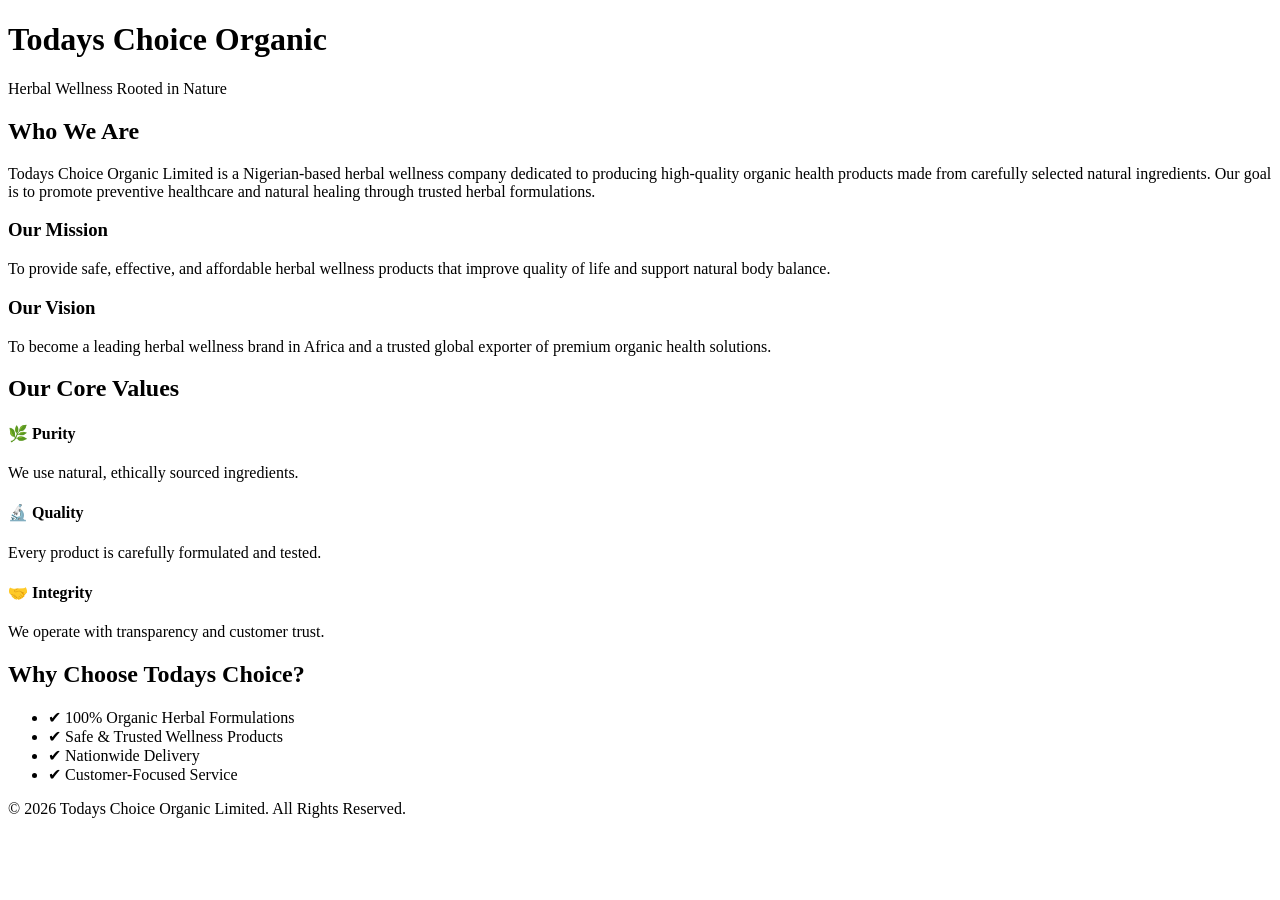
==== about.html @ 2c05403e "Add files via upload" ====
<!DOCTYPE html>
<html lang="en">
<head>
<meta charset="UTF-8">
<meta name="viewport" content="width=device-width, initial-scale=1.0">
<title>About Us | Todays Choice Organic Limited</title>
<link rel="stylesheet" href="./css/about.css">
</head>
<body>

<header class="about-header">
  <div class="container">
    <h1>Todays Choice Organic</h1>
    <p>Herbal Wellness Rooted in Nature</p>
  </div>
</header>

<section class="about-intro">
  <div class="container">
    <h2>Who We Are</h2>
    <p>
      Todays Choice Organic Limited is a Nigerian-based herbal wellness company
      dedicated to producing high-quality organic health products made from
      carefully selected natural ingredients. Our goal is to promote preventive
      healthcare and natural healing through trusted herbal formulations.
    </p>
  </div>
</section>

<section class="mission-vision">
  <div class="container grid-2">

    <div class="card">
      <h3>Our Mission</h3>
      <p>
        To provide safe, effective, and affordable herbal wellness products
        that improve quality of life and support natural body balance.
      </p>
    </div>

    <div class="card">
      <h3>Our Vision</h3>
      <p>
        To become a leading herbal wellness brand in Africa and a trusted
        global exporter of premium organic health solutions.
      </p>
    </div>

  </div>
</section>

<section class="values">
  <div class="container">
    <h2>Our Core Values</h2>

    <div class="grid-3">

      <div class="value-card">
        <h4>🌿 Purity</h4>
        <p>We use natural, ethically sourced ingredients.</p>
      </div>

      <div class="value-card">
        <h4>🔬 Quality</h4>
        <p>Every product is carefully formulated and tested.</p>
      </div>

      <div class="value-card">
        <h4>🤝 Integrity</h4>
        <p>We operate with transparency and customer trust.</p>
      </div>

    </div>
  </div>
</section>

<section class="why-choose">
  <div class="container">
    <h2>Why Choose Todays Choice?</h2>
    <ul>
      <li>✔ 100% Organic Herbal Formulations</li>
      <li>✔ Safe & Trusted Wellness Products</li>
      <li>✔ Nationwide Delivery</li>
      <li>✔ Customer-Focused Service</li>
    </ul>
  </div>
</section>

<footer>
  <p>© 2026 Todays Choice Organic Limited. All Rights Reserved.</p>
</footer>

</body>
</html>
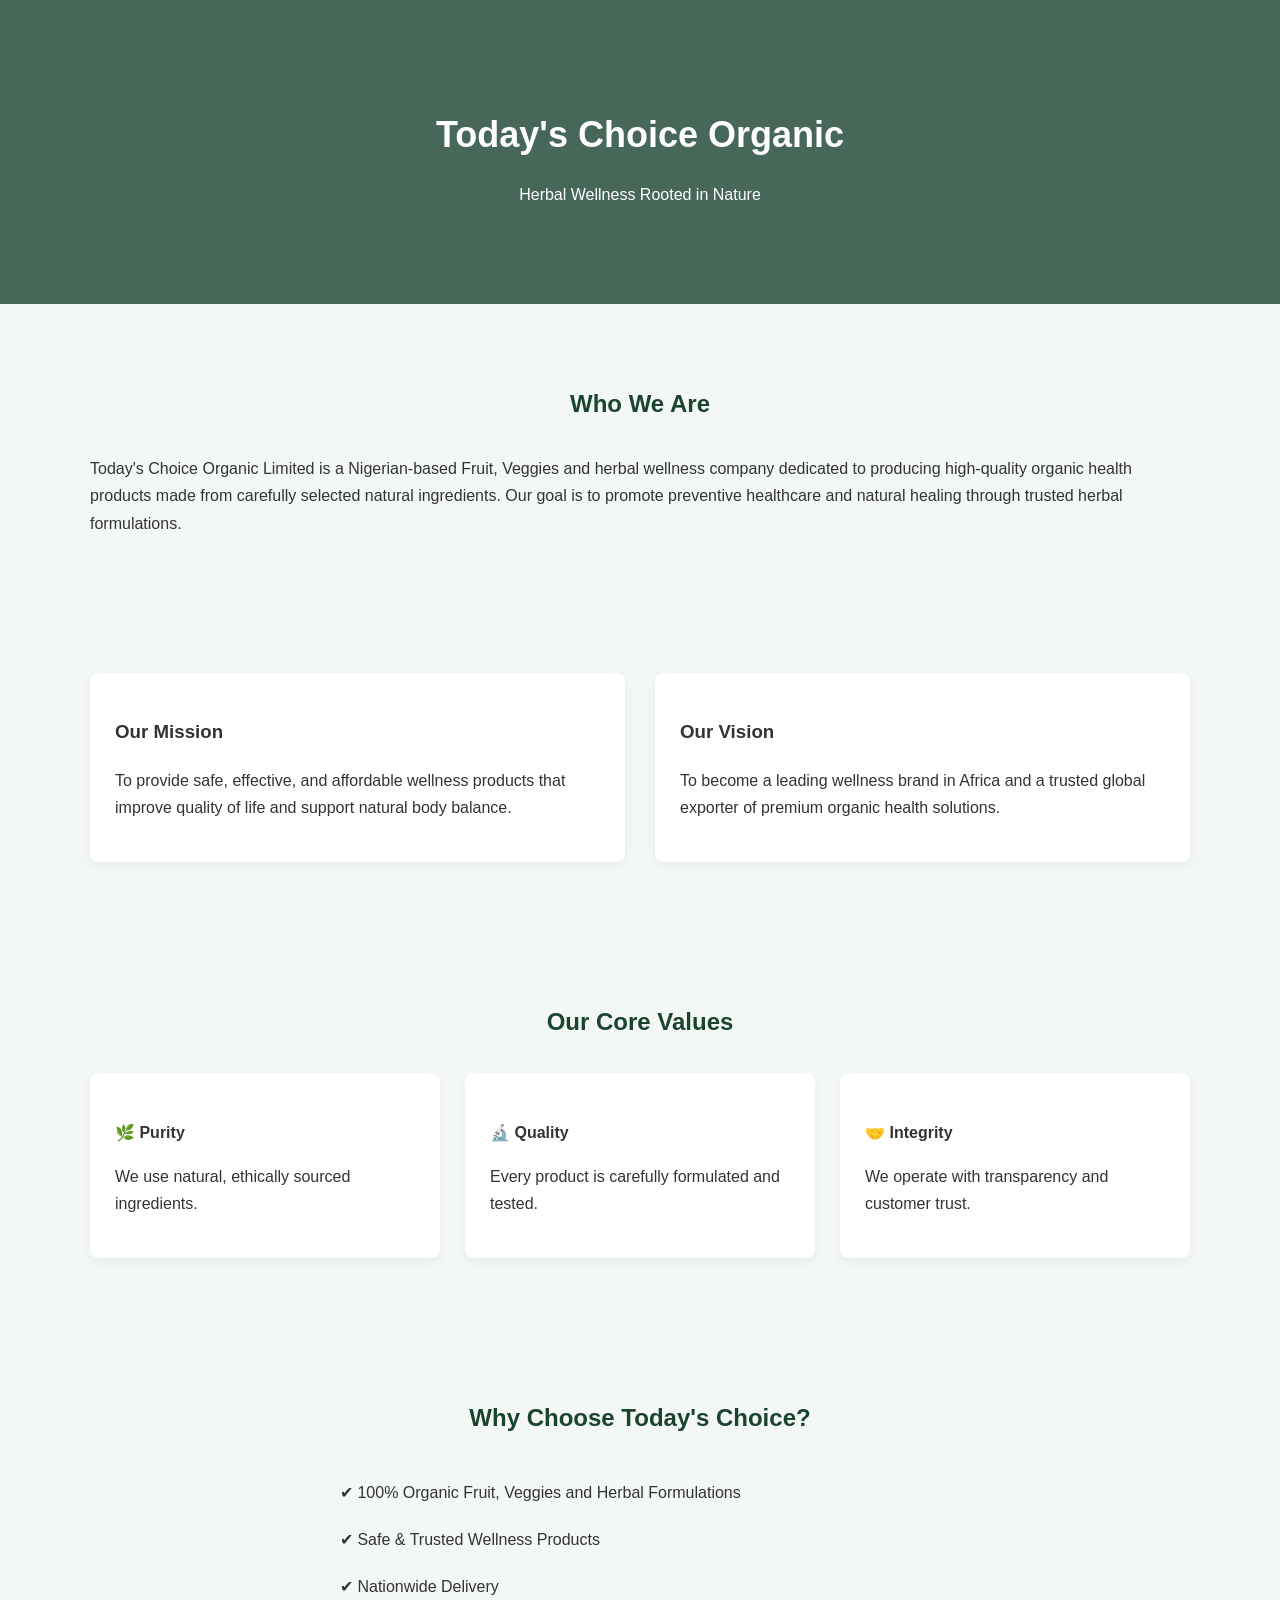
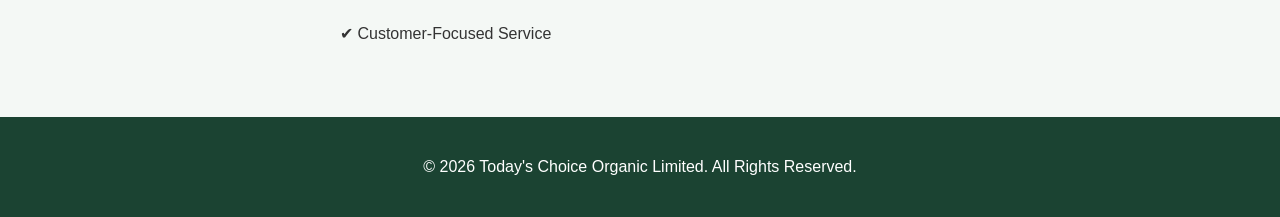
==== commit 548f72be: "Update about.html" ====
--- a/about.html
+++ b/about.html
@@ -10,7 +10,7 @@
 
 <header class="about-header">
   <div class="container">
-    <h1>Todays Choice Organic</h1>
+    <h1>Today's Choice Organic</h1>
     <p>Herbal Wellness Rooted in Nature</p>
   </div>
 </header>
@@ -19,7 +19,7 @@
   <div class="container">
     <h2>Who We Are</h2>
     <p>
-      Todays Choice Organic Limited is a Nigerian-based herbal wellness company
+      Today's Choice Organic Limited is a Nigerian-based Fruit, Veggies and herbal wellness company
       dedicated to producing high-quality organic health products made from
       carefully selected natural ingredients. Our goal is to promote preventive
       healthcare and natural healing through trusted herbal formulations.
@@ -33,7 +33,7 @@
     <div class="card">
       <h3>Our Mission</h3>
       <p>
-        To provide safe, effective, and affordable herbal wellness products
+        To provide safe, effective, and affordable wellness products
         that improve quality of life and support natural body balance.
       </p>
     </div>
@@ -41,7 +41,7 @@
     <div class="card">
       <h3>Our Vision</h3>
       <p>
-        To become a leading herbal wellness brand in Africa and a trusted
+        To become a leading wellness brand in Africa and a trusted
         global exporter of premium organic health solutions.
       </p>
     </div>
@@ -76,9 +76,9 @@
 
 <section class="why-choose">
   <div class="container">
-    <h2>Why Choose Todays Choice?</h2>
+    <h2>Why Choose Today's Choice?</h2>
     <ul>
-      <li>✔ 100% Organic Herbal Formulations</li>
+      <li>✔ 100% Organic Fruit, Veggies and Herbal Formulations</li>
       <li>✔ Safe & Trusted Wellness Products</li>
       <li>✔ Nationwide Delivery</li>
       <li>✔ Customer-Focused Service</li>
@@ -87,8 +87,8 @@
 </section>
 
 <footer>
-  <p>© 2026 Todays Choice Organic Limited. All Rights Reserved.</p>
+  <p>© 2026 Today's Choice Organic Limited. All Rights Reserved.</p>
 </footer>
 
 </body>
-</html>+</html>
--- a/css/about.css
+++ b/css/about.css
@@ -0,0 +1,97 @@
+
+/* GENERAL */
+body {
+  margin: 0;
+  font-family: Arial, sans-serif;
+  line-height: 1.7;
+  background: #f4f8f5;
+  color: #333;
+}
+
+.container {
+  width: 90%;
+  max-width: 1100px;
+  margin: auto;
+}
+
+/* HEADER */
+.about-header {
+  background: linear-gradient(rgba(27,67,50,0.8), rgba(27,67,50,0.8)),
+              url('images/herbal-bg.jpg') center/cover;
+  color: white;
+  text-align: center;
+  padding: 80px 20px;
+}
+
+.about-header h1 {
+  font-size: 36px;
+  margin-bottom: 10px;
+}
+
+/* SECTION STYLING */
+section {
+  padding: 60px 0;
+}
+
+h2 {
+  text-align: center;
+  margin-bottom: 30px;
+  color: #1b4332;
+}
+
+/* GRID LAYOUTS */
+.grid-2 {
+  display: grid;
+  grid-template-columns: repeat(auto-fit, minmax(280px, 1fr));
+  gap: 30px;
+}
+
+.grid-3 {
+  display: grid;
+  grid-template-columns: repeat(auto-fit, minmax(250px, 1fr));
+  gap: 25px;
+}
+
+/* CARDS */
+.card, .value-card {
+  background: white;
+  padding: 25px;
+  border-radius: 8px;
+  box-shadow: 0 4px 10px rgba(0,0,0,0.05);
+}
+
+.value-card h4 {
+  margin-bottom: 10px;
+}
+
+/* WHY CHOOSE SECTION */
+.why-choose ul {
+  list-style: none;
+  padding: 0;
+  max-width: 600px;
+  margin: auto;
+}
+
+.why-choose li {
+  padding: 10px 0;
+  font-weight: 500;
+}
+
+/* FOOTER */
+footer {
+  background: #1b4332;
+  color: white;
+  text-align: center;
+  padding: 20px;
+}
+
+/* MOBILE OPTIMIZATION */
+@media (max-width: 600px) {
+  .about-header h1 {
+    font-size: 26px;
+  }
+
+  section {
+    padding: 40px 0;
+  }
+}
